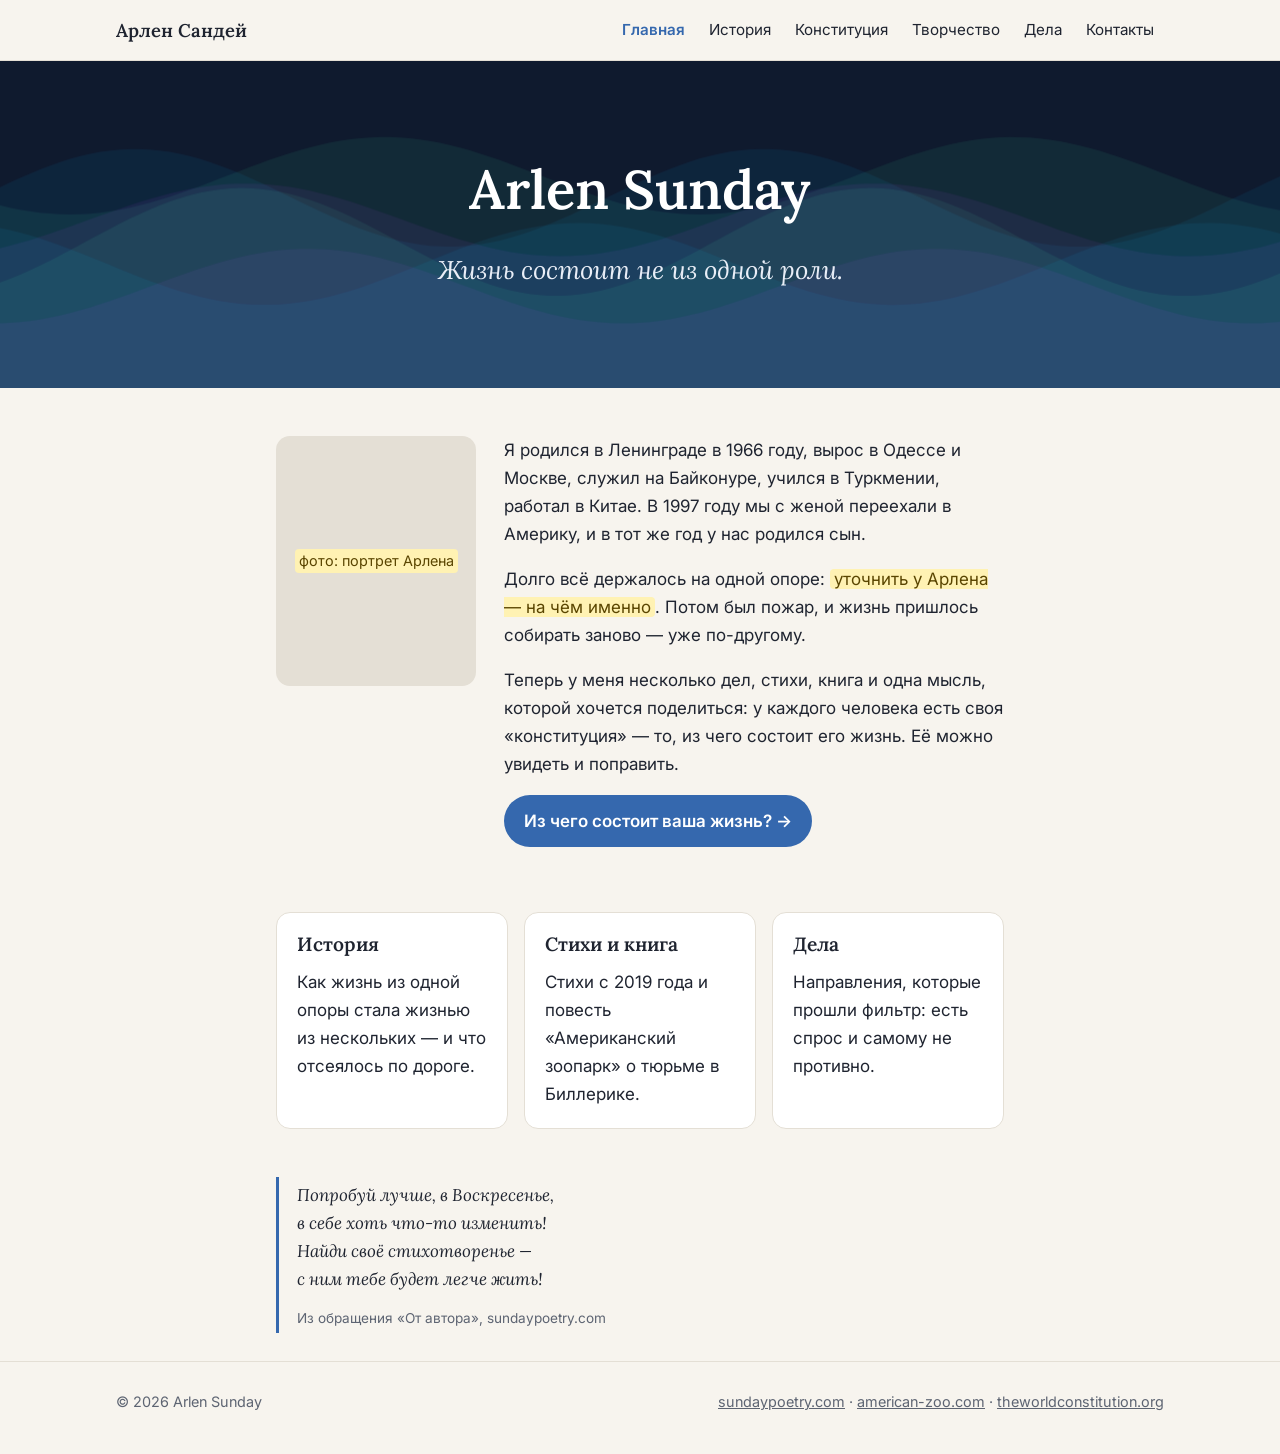
==== index.html @ d2525c68 "Главная: имя в центре только на английском Co-Authored-By: Claude Opus 5.5 <noreply@anthropic.com> C" ====
<!doctype html>
<html lang="ru">
<head>
<meta charset="utf-8">
<meta name="viewport" content="width=device-width, initial-scale=1">
<title>Арлен Сандей</title>
<meta name="description" content="Арлен Сандей — стихи, книга, дела и идея личной конституции: из чего состоит жизнь человека.">
<link rel="preconnect" href="https://fonts.googleapis.com">
<link rel="preconnect" href="https://fonts.gstatic.com" crossorigin>
<link href="https://fonts.googleapis.com/css2?family=Inter:wght@400;600;700&family=Lora:ital,wght@0,500;0,600;1,400;1,500&display=swap&subset=cyrillic" rel="stylesheet">
<link rel="stylesheet" href="assets/style.css">
</head>
<body>
<header class="site-head">
  <div class="wrap-wide">
    <a class="brand" href="index.html">Арлен Сандей</a>
    <button class="nav-toggle" aria-expanded="false" aria-controls="nav">Меню</button>
    <nav class="nav" id="nav">
      <a href="index.html" aria-current="page">Главная</a>
      <a href="story.html">История</a>
      <a href="constitution.html">Конституция</a>
      <a href="creativity.html">Творчество</a>
      <a href="work.html">Дела</a>
      <a href="contact.html">Контакты</a>
    </nav>
  </div>
</header>

<div class="hero">
  <canvas id="waves" aria-hidden="true"></canvas>
  <div class="wrap">
    <h1>Arlen Sunday</h1>
    <p class="thesis">Жизнь состоит не из одной роли.</p>
  </div>
</div>

<main class="wrap">
  <section class="intro">
    <div class="photo"><span class="todo">фото: портрет Арлена</span></div>
    <div>
      <p>Я родился в Ленинграде в 1966 году, вырос в Одессе и Москве, служил на Байконуре, учился в Туркмении, работал в Китае. В 1997 году мы с женой переехали в Америку, и в тот же год у нас родился сын.</p>
      <p>Долго всё держалось на одной опоре: <span class="todo">уточнить у Арлена — на чём именно</span>. Потом был пожар, и жизнь пришлось собирать заново — уже по-другому.</p>
      <p>Теперь у меня несколько дел, стихи, книга и одна мысль, которой хочется поделиться: у каждого человека есть своя «конституция» — то, из чего состоит его жизнь. Её можно увидеть и поправить.</p>
      <p><a class="btn" href="constitution.html">Из чего состоит ваша жизнь? →</a></p>
    </div>
  </section>

  <section>
    <div class="cards">
      <a class="card" href="story.html">
        <h3>История</h3>
        <p>Как жизнь из одной опоры стала жизнью из нескольких — и что отсеялось по дороге.</p>
      </a>
      <a class="card" href="creativity.html">
        <h3>Стихи и книга</h3>
        <p>Стихи с 2019 года и повесть «Американский зоопарк» о тюрьме в Биллерике.</p>
      </a>
      <a class="card" href="work.html">
        <h3>Дела</h3>
        <p>Направления, которые прошли фильтр: есть спрос и самому не противно.</p>
      </a>
    </div>
  </section>

  <div class="verse">
    <p>Попробуй лучше, в Воскресенье,<br>
    в себе хоть что-то изменить!<br>
    Найди своё стихотворенье —<br>
    с ним тебе будет легче жить!</p>
    <cite>Из обращения «От автора», sundaypoetry.com</cite>
  </div>
</main>

<footer class="site-foot">
  <div class="wrap-wide">
    <span>© 2026 Arlen Sunday</span>
    <span><a href="https://sundaypoetry.com">sundaypoetry.com</a> · <a href="https://american-zoo.com">american-zoo.com</a> · <a href="https://theworldconstitution.org">theworldconstitution.org</a></span>
  </div>
</footer>
<script src="assets/main.js"></script>
</body>
</html>
---- assets/style.css ----
:root {
  --bg: #f7f4ee;
  --surface: #ffffff;
  --text: #1f2430;
  --muted: #5d6472;
  --line: #e4dfd5;
  --accent: #3568ae;
  --accent-ink: #ffffff;
  --deep: #0f1a2e;
  --deep-text: #e9eef7;
  --todo-bg: #fff2b3;
  --todo-text: #5a4500;
  --radius: 14px;
  --max: 760px;
  --wide: 1080px;
  --serif: "Lora", Georgia, "Times New Roman", serif;
  --sans: "Inter", system-ui, -apple-system, "Segoe UI", Roboto, sans-serif;
}
@media (prefers-color-scheme: dark) {
  :root:not([data-theme="light"]) {
    --bg: #12161f;
    --surface: #1a2030;
    --text: #e6e8ee;
    --muted: #a3aab8;
    --line: #2a3142;
    --accent: #7aa7e8;
    --accent-ink: #0f1a2e;
    --todo-bg: #4a3d0a;
    --todo-text: #ffe9a0;
  }
}
:root[data-theme="dark"] {
  --bg: #12161f;
  --surface: #1a2030;
  --text: #e6e8ee;
  --muted: #a3aab8;
  --line: #2a3142;
  --accent: #7aa7e8;
  --accent-ink: #0f1a2e;
  --todo-bg: #4a3d0a;
  --todo-text: #ffe9a0;
}

* { box-sizing: border-box; }
html { -webkit-text-size-adjust: 100%; }
body {
  margin: 0;
  background: var(--bg);
  color: var(--text);
  font: 17px/1.65 var(--sans);
}
img { max-width: 100%; display: block; }
a { color: var(--accent); }
a:hover { text-decoration-thickness: 2px; }
h1, h2, h3 { font-family: var(--serif); font-weight: 600; line-height: 1.2; margin: 0 0 .6em; }
h1 { font-size: clamp(2.1rem, 6vw, 3.4rem); }
h2 { font-size: clamp(1.5rem, 4vw, 2.1rem); margin-top: 1.8em; }
h3 { font-size: 1.2rem; margin-top: 1.4em; }
p { margin: 0 0 1em; }
.lead { font-size: 1.15rem; color: var(--muted); }

.wrap { max-width: var(--max); margin: 0 auto; padding: 0 16px; }
.wrap-wide { max-width: var(--wide); margin: 0 auto; padding: 0 16px; }
main { padding-bottom: 64px; }
section { margin: 48px 0; }

/* placeholders to fill in later — visible on purpose */
.todo {
  background: var(--todo-bg);
  color: var(--todo-text);
  border-radius: 4px;
  padding: 0 4px;
  font-style: normal;
}

/* header */
.site-head { border-bottom: 1px solid var(--line); background: var(--bg); position: sticky; top: 0; z-index: 10; }
.site-head .wrap-wide { display: flex; align-items: center; justify-content: space-between; gap: 16px; min-height: 60px; }
.brand { font-family: var(--serif); font-size: 1.15rem; font-weight: 600; color: var(--text); text-decoration: none; }
.nav { display: flex; gap: 4px; flex-wrap: wrap; }
.nav a { color: var(--text); text-decoration: none; padding: 6px 10px; border-radius: 8px; font-size: .95rem; }
.nav a:hover { background: var(--line); }
.nav a[aria-current="page"] { color: var(--accent); font-weight: 600; }
.nav-toggle { display: none; background: none; border: 1px solid var(--line); color: var(--text); border-radius: 8px; padding: 6px 10px; font: inherit; cursor: pointer; }
@media (max-width: 760px) {
  .nav-toggle { display: block; }
  .nav { display: none; position: absolute; left: 0; right: 0; top: 60px; background: var(--bg); border-bottom: 1px solid var(--line); flex-direction: column; padding: 8px 16px 16px; }
  .nav.open { display: flex; }
  .nav a { padding: 10px 8px; }
}

/* hero */
.hero { position: relative; background: var(--deep); color: var(--deep-text); overflow: hidden; }
.hero canvas { position: absolute; inset: 0; width: 100%; height: 100%; }
.hero .wrap { position: relative; padding-top: 96px; padding-bottom: 96px; text-align: center; }
.hero h1 { color: #ffffff; margin-bottom: .5em; }
.hero .latin { letter-spacing: .2em; text-transform: uppercase; font-size: .85rem; opacity: .7; margin-bottom: 1.6em; }
.hero .thesis { font-family: var(--serif); font-size: clamp(1.2rem, 3.4vw, 1.6rem); font-style: italic; margin: 0; }

.page-head { padding: 56px 0 8px; }
.page-head .kicker { text-transform: uppercase; letter-spacing: .12em; font-size: .8rem; color: var(--muted); margin-bottom: .4em; }

/* buttons */
.btn { display: inline-block; background: var(--accent); color: var(--accent-ink); text-decoration: none; padding: 12px 20px; border-radius: 999px; font-weight: 600; }
.btn:hover { filter: brightness(1.08); }
.btn-ghost { background: transparent; color: var(--accent); border: 1.5px solid var(--accent); }

/* intro with photo */
.intro { display: grid; grid-template-columns: 200px 1fr; gap: 28px; align-items: start; }
@media (max-width: 640px) { .intro { grid-template-columns: 1fr; } }
.photo {
  aspect-ratio: 4 / 5; border-radius: var(--radius); background: var(--line);
  display: flex; align-items: center; justify-content: center; text-align: center;
  color: var(--muted); font-size: .9rem; padding: 12px; overflow: hidden;
}
.photo img { width: 100%; height: 100%; object-fit: cover; }

/* cards */
.cards { display: grid; grid-template-columns: repeat(auto-fit, minmax(220px, 1fr)); gap: 16px; }
.card { background: var(--surface); border: 1px solid var(--line); border-radius: var(--radius); padding: 20px; }
.card h3 { margin-top: 0; }
.card p:last-child { margin-bottom: 0; }
a.card { color: inherit; text-decoration: none; display: block; }
a.card:hover { border-color: var(--accent); }
.card .tag { display: inline-block; font-size: .78rem; color: var(--muted); border: 1px solid var(--line); border-radius: 999px; padding: 1px 10px; margin: 0 4px 6px 0; }

/* verse quotes */
.verse { font-family: var(--serif); font-style: italic; border-left: 3px solid var(--accent); padding: 4px 0 4px 18px; margin: 28px 0; color: var(--text); }
.verse p { margin: 0 0 .8em; }
.verse cite { display: block; font-style: normal; font-family: var(--sans); font-size: .85rem; color: var(--muted); }

/* timeline */
.timeline { list-style: none; margin: 0; padding: 0; border-left: 2px solid var(--line); }
.timeline li { position: relative; padding: 0 0 18px 22px; }
.timeline li::before { content: ""; position: absolute; left: -7px; top: 8px; width: 12px; height: 12px; border-radius: 50%; background: var(--accent); }
.timeline .year { font-weight: 700; font-variant-numeric: tabular-nums; margin-right: 8px; }

/* constitution bars */
.bars { display: grid; gap: 14px; margin: 18px 0; }
.bar-row { display: grid; grid-template-columns: 110px 1fr; gap: 12px; align-items: center; }
@media (max-width: 520px) { .bar-row { grid-template-columns: 1fr; gap: 4px; } }
.bar-label { font-weight: 600; font-size: .95rem; }
.bar { display: flex; height: 34px; border-radius: 8px; overflow: hidden; background: var(--line); }
.bar span { height: 100%; min-width: 2px; display: flex; align-items: center; justify-content: center; color: #fff; font-size: .75rem; font-weight: 600; white-space: nowrap; overflow: hidden; }
.legend { display: flex; flex-wrap: wrap; gap: 6px 14px; font-size: .85rem; color: var(--muted); }
.legend i { display: inline-block; width: 11px; height: 11px; border-radius: 3px; margin-right: 6px; vertical-align: -1px; }
.note { font-size: .88rem; color: var(--muted); }

/* hours tool */
.tool { background: var(--surface); border: 1px solid var(--line); border-radius: var(--radius); padding: 20px; }
.tabs { display: flex; gap: 6px; flex-wrap: wrap; margin-bottom: 16px; }
.tabs button { font: inherit; border: 1px solid var(--line); background: transparent; color: var(--text); border-radius: 999px; padding: 6px 14px; cursor: pointer; }
.tabs button[aria-selected="true"] { background: var(--accent); color: var(--accent-ink); border-color: var(--accent); }
.group-title { font-size: .78rem; text-transform: uppercase; letter-spacing: .1em; color: var(--muted); margin: 14px 0 4px; }
.field { display: grid; grid-template-columns: 1fr 84px; gap: 10px; align-items: center; padding: 6px 0; border-bottom: 1px dashed var(--line); }
.field label { font-size: .95rem; }
.field label small { display: block; color: var(--muted); font-size: .8rem; line-height: 1.35; }
.field input { width: 100%; font: inherit; padding: 6px 8px; border: 1px solid var(--line); border-radius: 8px; background: var(--bg); color: var(--text); text-align: right; }
.total { margin-top: 12px; font-weight: 600; }
.total.over { color: #c0392b; }

/* poems */
.poem { background: var(--surface); border: 1px solid var(--line); border-radius: var(--radius); margin: 10px 0; }
.poem summary { cursor: pointer; padding: 14px 18px; display: flex; justify-content: space-between; gap: 12px; list-style: none; }
.poem summary::-webkit-details-marker { display: none; }
.poem summary::after { content: "+"; color: var(--accent); font-weight: 700; }
.poem[open] summary::after { content: "–"; }
.poem-title { font-family: var(--serif); font-weight: 600; font-size: 1.1rem; flex: 1; }
.poem-year { color: var(--muted); font-size: .85rem; align-self: center; }
.poem-body { padding: 0 18px 18px; font-family: var(--serif); }
.poem-body p { margin: 0 0 1em; }
.poem-src { font-family: var(--sans); font-size: .85rem; }

.excerpt { background: var(--surface); border: 1px solid var(--line); border-radius: var(--radius); padding: 20px 22px; font-family: var(--serif); }

ol.questions li { margin-bottom: .5em; }

/* footer */
.site-foot { border-top: 1px solid var(--line); padding: 28px 0 40px; color: var(--muted); font-size: .9rem; }
.site-foot .wrap-wide { display: flex; flex-wrap: wrap; justify-content: space-between; gap: 12px; }
.site-foot a { color: var(--muted); }
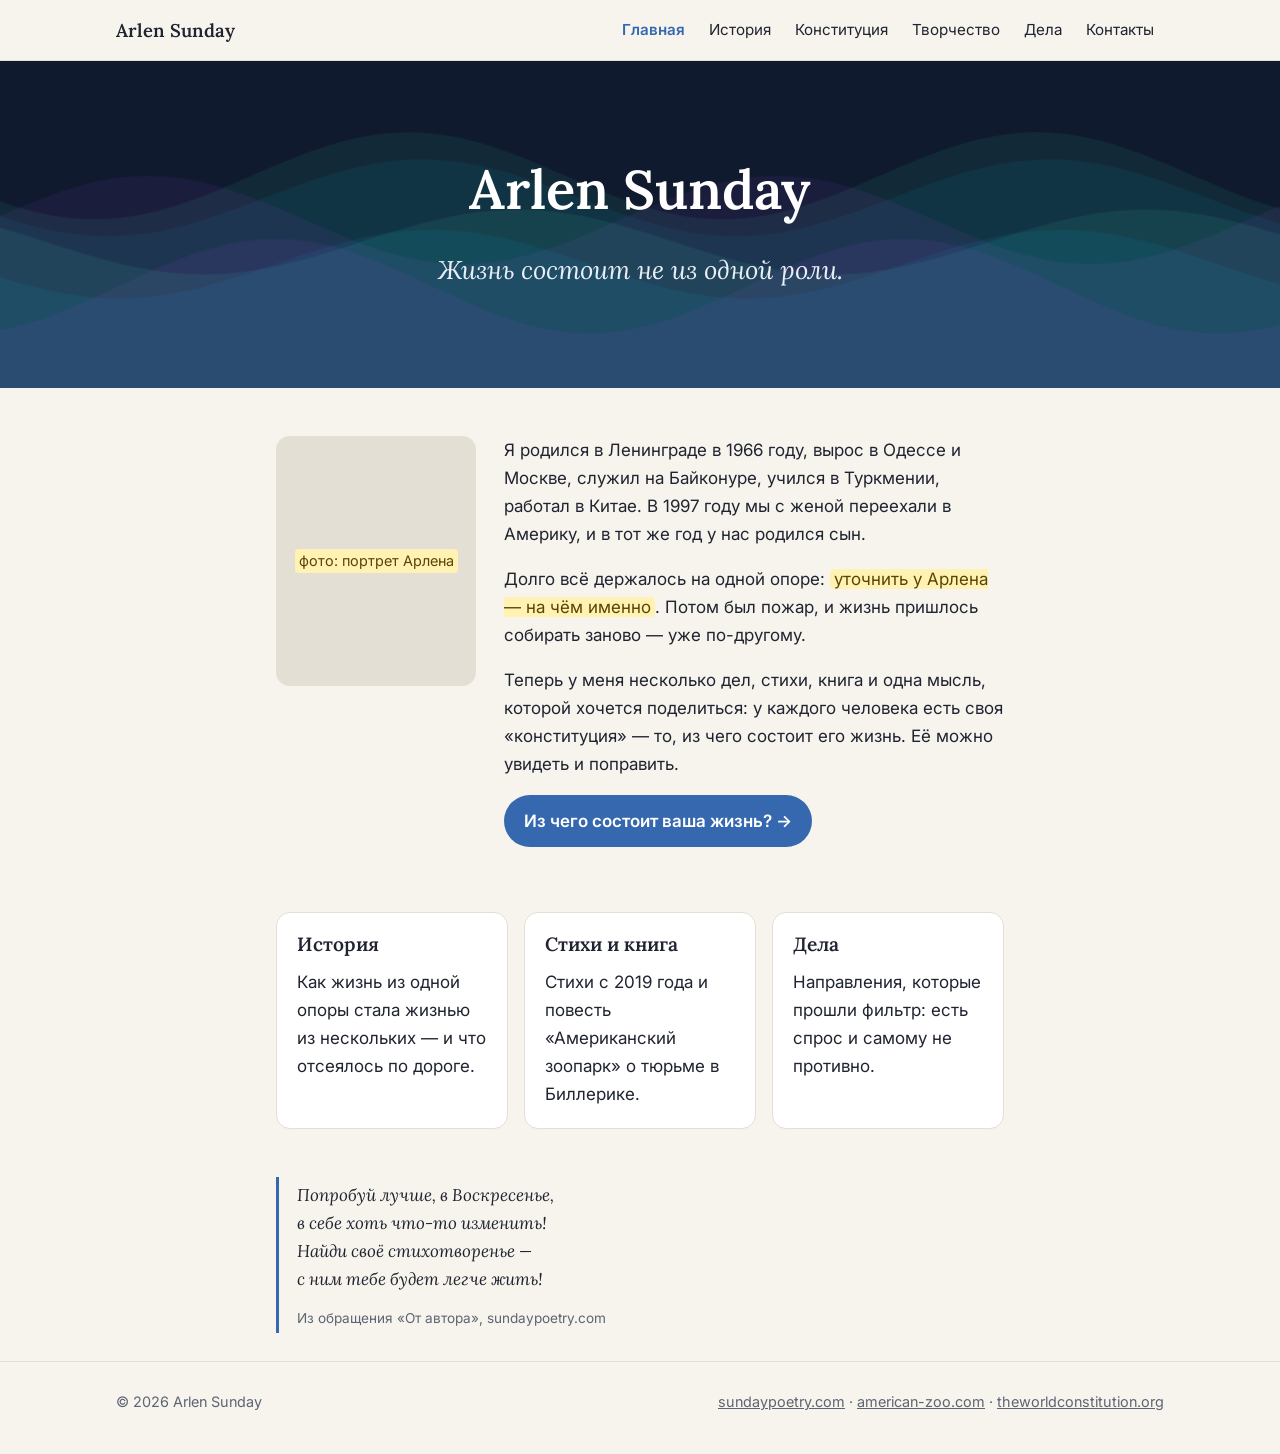
==== commit 4b11a142: "Имя Arlen Sunday везде на английском Co-Authored-By: Claude Opus 5.5 <noreply@anthropic.com> Claude-" ====
--- a/index.html
+++ b/index.html
@@ -3,8 +3,8 @@
 <head>
 <meta charset="utf-8">
 <meta name="viewport" content="width=device-width, initial-scale=1">
-<title>Арлен Сандей</title>
-<meta name="description" content="Арлен Сандей — стихи, книга, дела и идея личной конституции: из чего состоит жизнь человека.">
+<title>Arlen Sunday</title>
+<meta name="description" content="Arlen Sunday — стихи, книга, дела и идея личной конституции: из чего состоит жизнь человека.">
 <link rel="preconnect" href="https://fonts.googleapis.com">
 <link rel="preconnect" href="https://fonts.gstatic.com" crossorigin>
 <link href="https://fonts.googleapis.com/css2?family=Inter:wght@400;600;700&family=Lora:ital,wght@0,500;0,600;1,400;1,500&display=swap&subset=cyrillic" rel="stylesheet">
@@ -13,7 +13,7 @@
 <body>
 <header class="site-head">
   <div class="wrap-wide">
-    <a class="brand" href="index.html">Арлен Сандей</a>
+    <a class="brand" href="index.html">Arlen Sunday</a>
     <button class="nav-toggle" aria-expanded="false" aria-controls="nav">Меню</button>
     <nav class="nav" id="nav">
       <a href="index.html" aria-current="page">Главная</a>
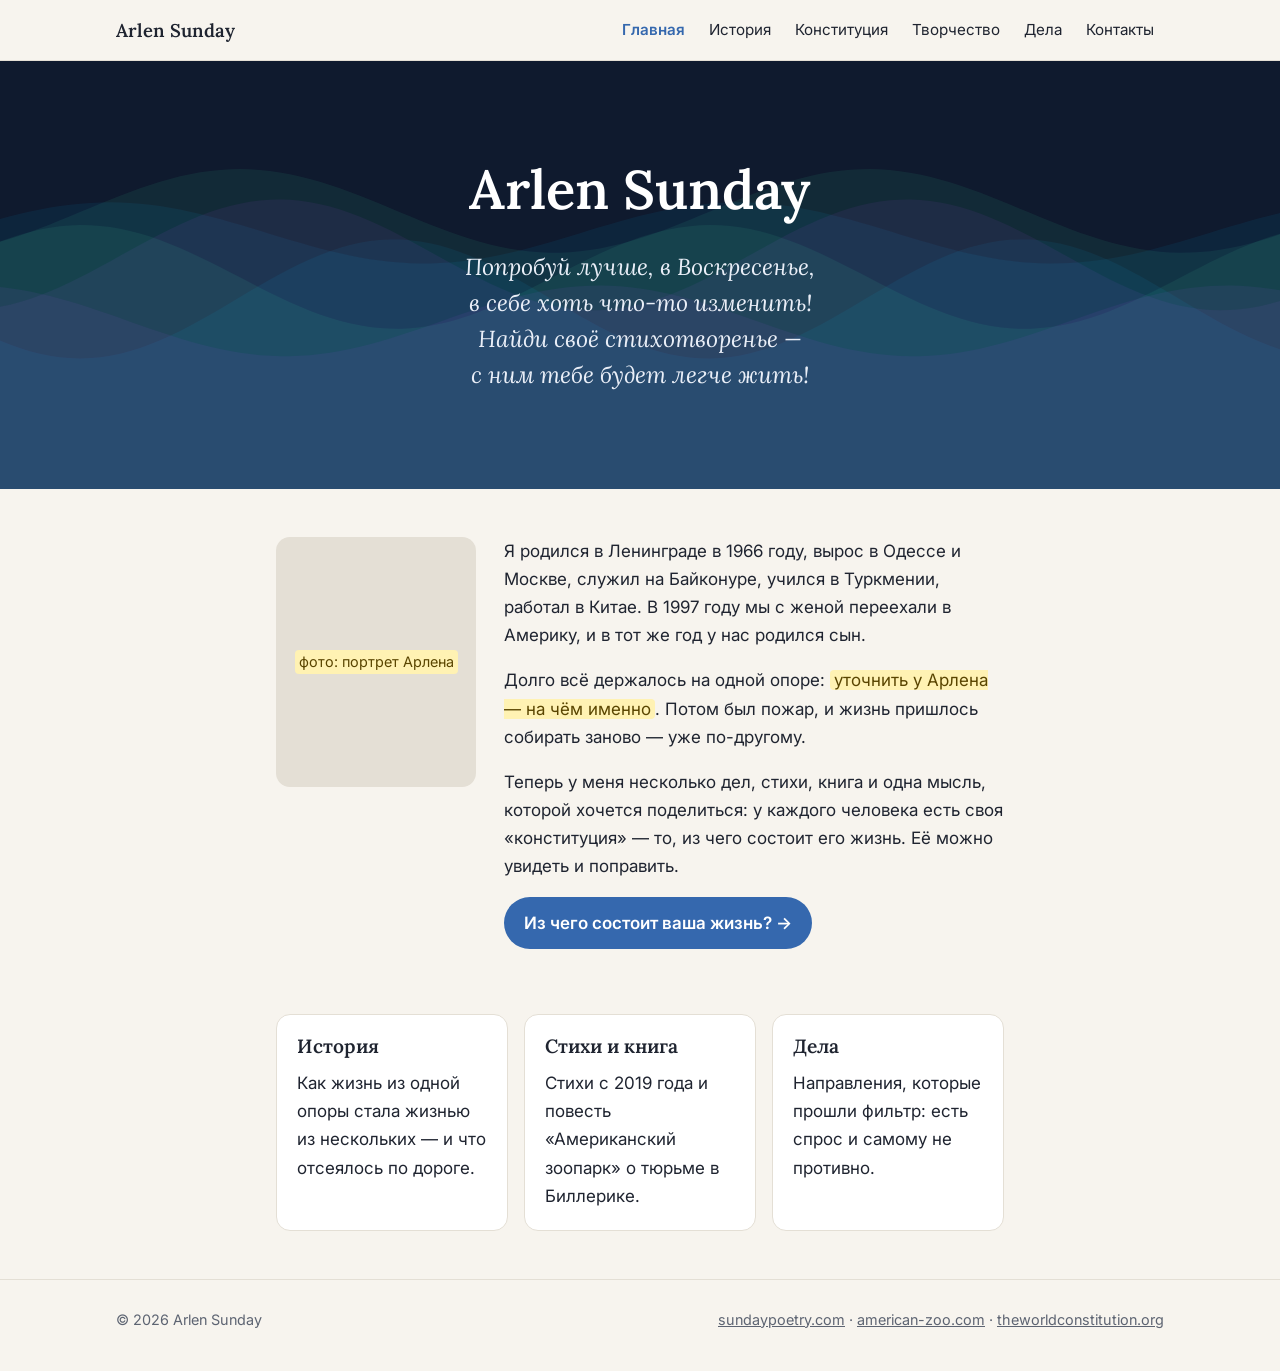
==== commit 0ad298f2: "Главная: четверостишие из «От автора» вместо девиза, фото компактнее на телефоне Co-Authored-By: Cla" ====
--- a/index.html
+++ b/index.html
@@ -30,7 +30,10 @@
   <canvas id="waves" aria-hidden="true"></canvas>
   <div class="wrap">
     <h1>Arlen Sunday</h1>
-    <p class="thesis">Жизнь состоит не из одной роли.</p>
+    <p class="thesis">Попробуй лучше, в Воскресенье,<br>
+    в себе хоть что-то изменить!<br>
+    Найди своё стихотворенье —<br>
+    с ним тебе будет легче жить!</p>
   </div>
 </div>
 
@@ -62,13 +65,6 @@
     </div>
   </section>
 
-  <div class="verse">
-    <p>Попробуй лучше, в Воскресенье,<br>
-    в себе хоть что-то изменить!<br>
-    Найди своё стихотворенье —<br>
-    с ним тебе будет легче жить!</p>
-    <cite>Из обращения «От автора», sundaypoetry.com</cite>
-  </div>
 </main>
 
 <footer class="site-foot">
--- a/assets/style.css
+++ b/assets/style.css
@@ -95,7 +95,7 @@
 .hero .wrap { position: relative; padding-top: 96px; padding-bottom: 96px; text-align: center; }
 .hero h1 { color: #ffffff; margin-bottom: .5em; }
 .hero .latin { letter-spacing: .2em; text-transform: uppercase; font-size: .85rem; opacity: .7; margin-bottom: 1.6em; }
-.hero .thesis { font-family: var(--serif); font-size: clamp(1.2rem, 3.4vw, 1.6rem); font-style: italic; margin: 0; }
+.hero .thesis { font-family: var(--serif); font-size: clamp(1.1rem, 3vw, 1.45rem); font-style: italic; line-height: 1.55; margin: 0; }
 
 .page-head { padding: 56px 0 8px; }
 .page-head .kicker { text-transform: uppercase; letter-spacing: .12em; font-size: .8rem; color: var(--muted); margin-bottom: .4em; }
@@ -107,7 +107,7 @@
 
 /* intro with photo */
 .intro { display: grid; grid-template-columns: 200px 1fr; gap: 28px; align-items: start; }
-@media (max-width: 640px) { .intro { grid-template-columns: 1fr; } }
+@media (max-width: 640px) { .intro { grid-template-columns: 1fr; } .intro .photo { max-width: 240px; margin: 0 auto; width: 100%; } }
 .photo {
   aspect-ratio: 4 / 5; border-radius: var(--radius); background: var(--line);
   display: flex; align-items: center; justify-content: center; text-align: center;
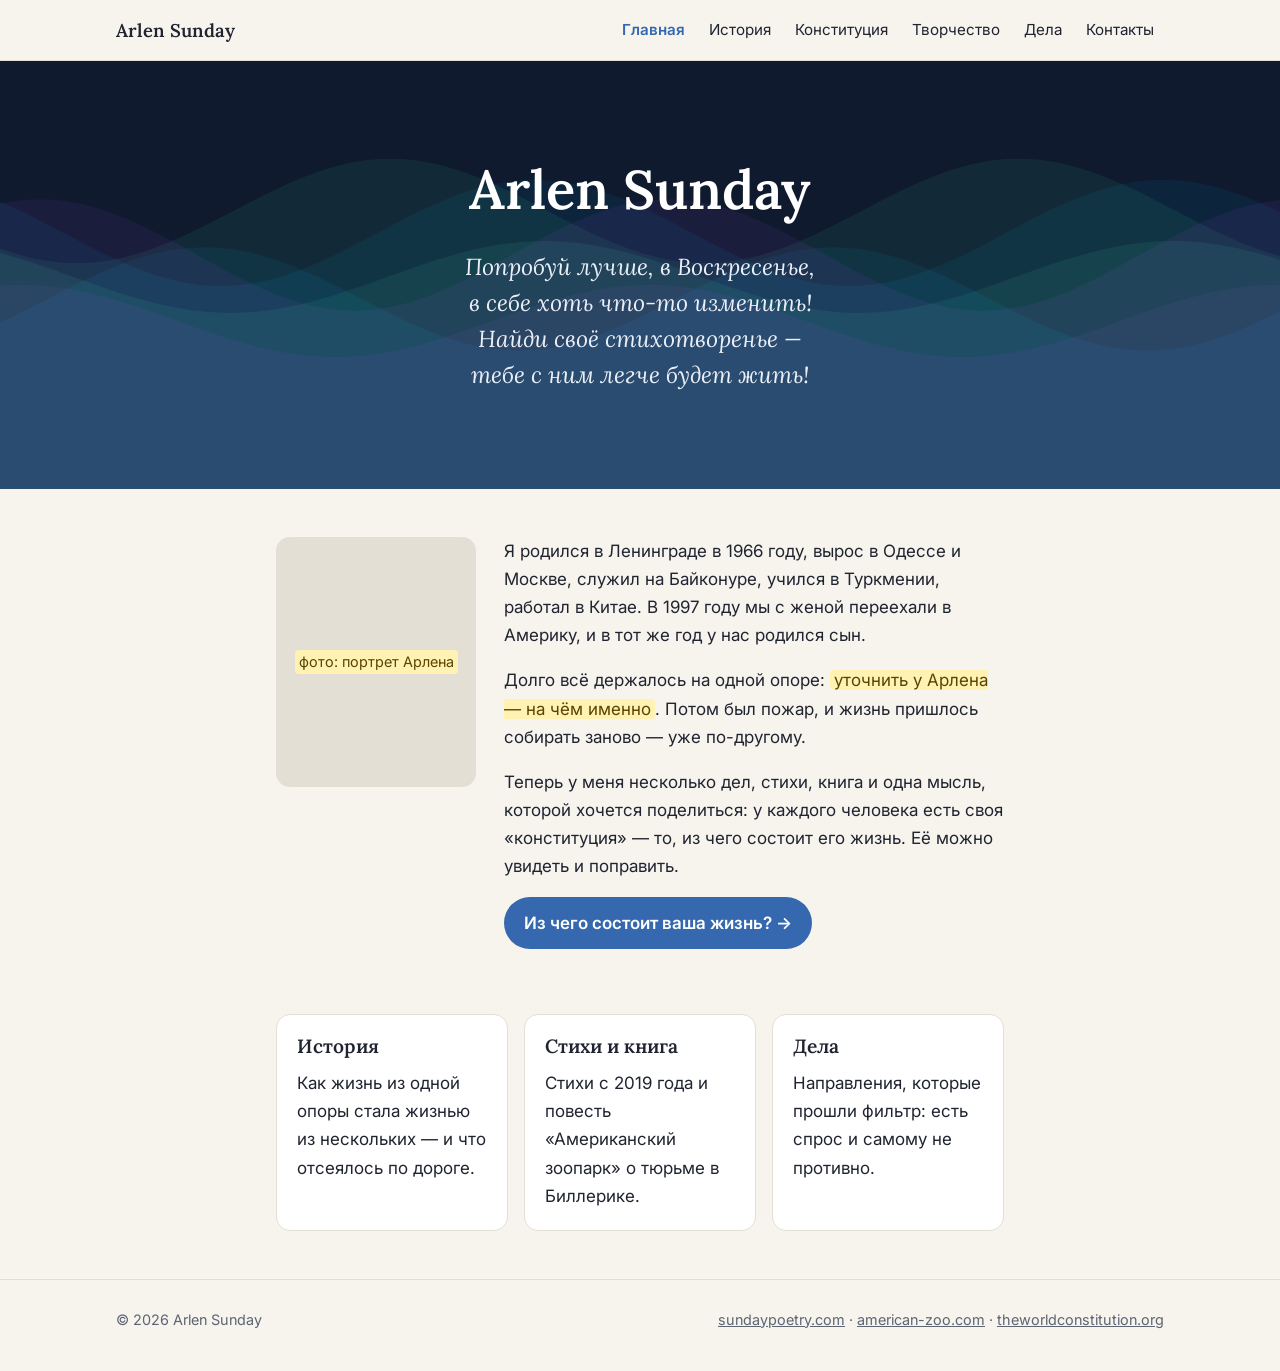
==== commit 232e86f5: "Главная: «тебе с ним легче будет жить» Co-Authored-By: Claude Opus 5.5 <noreply@anthropic.com> Claud" ====
--- a/index.html
+++ b/index.html
@@ -33,7 +33,7 @@
     <p class="thesis">Попробуй лучше, в Воскресенье,<br>
     в себе хоть что-то изменить!<br>
     Найди своё стихотворенье —<br>
-    с ним тебе будет легче жить!</p>
+    тебе с ним легче будет жить!</p>
   </div>
 </div>
 
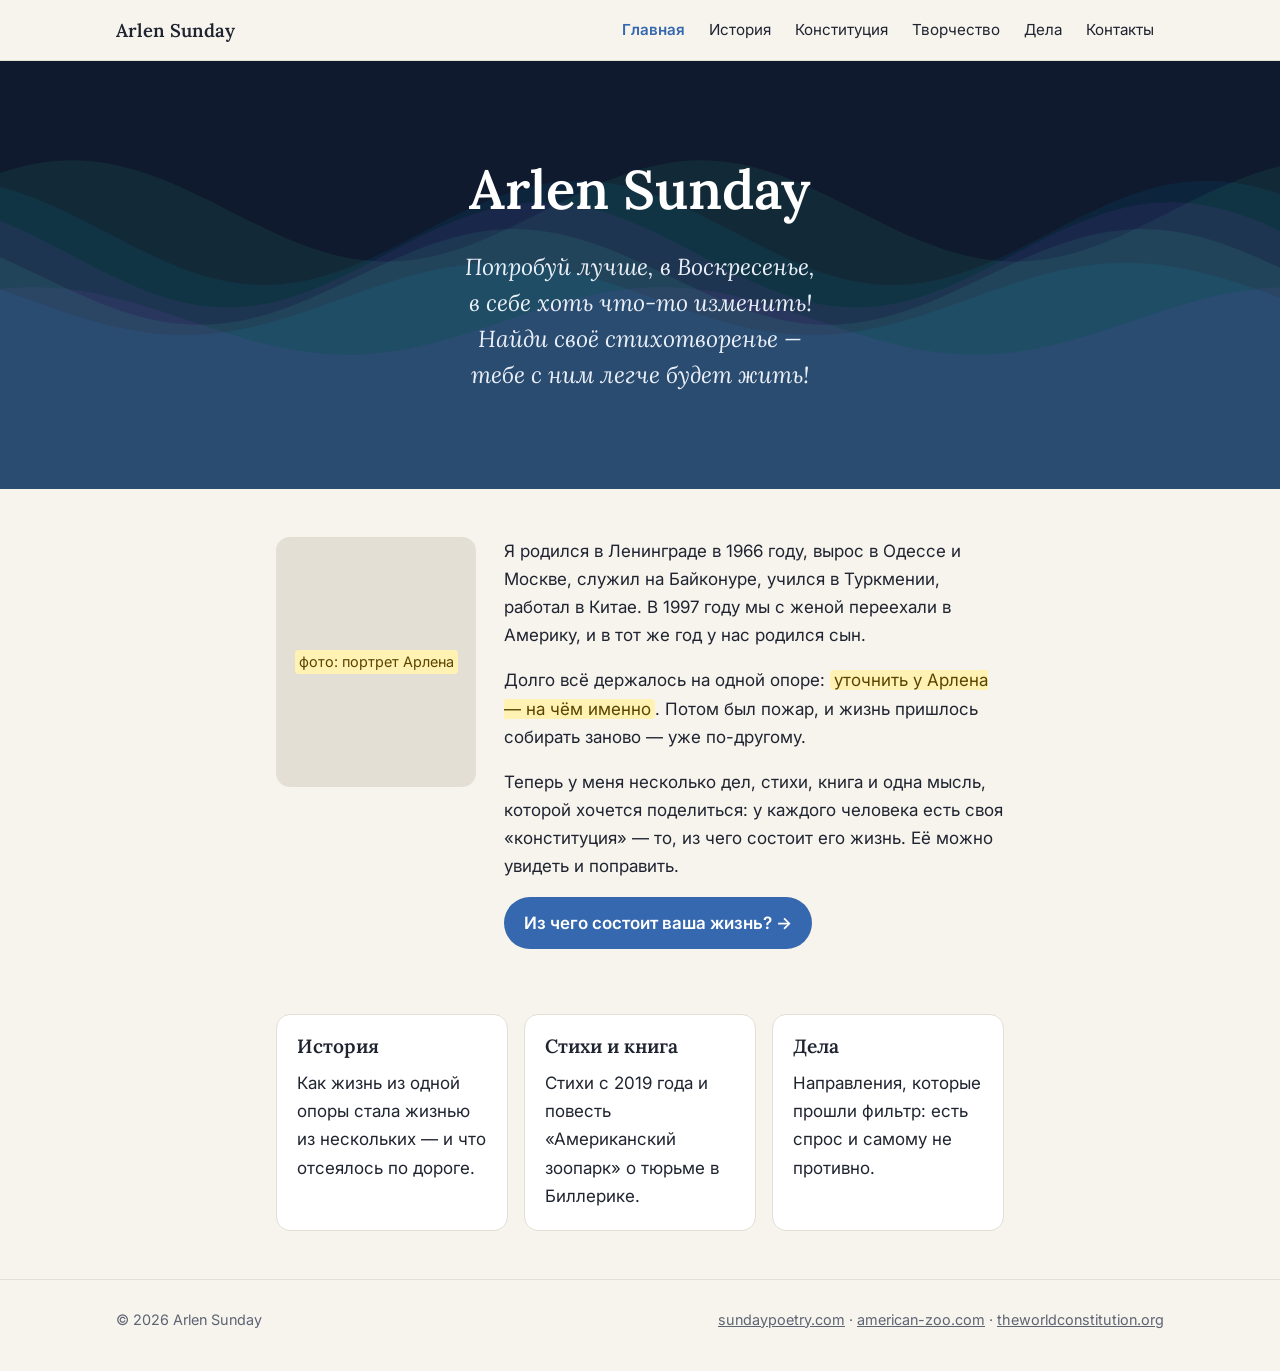
==== commit a31cb810: "Страница «60» с поздравлениями и баннер на главной по дате Баннер сам появляется 8 ноября 2026 и скр" ====
--- a/index.html
+++ b/index.html
@@ -36,6 +36,10 @@
     тебе с ним легче будет жить!</p>
   </div>
 </div>
+
+<a class="jubilee" id="jubilee" href="60.html" hidden>
+  <span><b>8 ноября — 60 лет Arlen Sunday</b> · поздравления от семьи и друзей</span><span aria-hidden="true">→</span>
+</a>
 
 <main class="wrap">
   <section class="intro">
--- a/assets/style.css
+++ b/assets/style.css
@@ -179,3 +179,18 @@
 .site-foot { border-top: 1px solid var(--line); padding: 28px 0 40px; color: var(--muted); font-size: .9rem; }
 .site-foot .wrap-wide { display: flex; flex-wrap: wrap; justify-content: space-between; gap: 12px; }
 .site-foot a { color: var(--muted); }
+
+/* jubilee */
+.jubilee { display: flex; justify-content: space-between; gap: 12px; align-items: center; background: #c8963e; color: #1b1406; text-decoration: none; padding: 14px 16px; font-size: 1.02rem; }
+.jubilee[hidden] { display: none; }
+.jubilee span:first-child { max-width: var(--max); margin: 0 auto; flex: 1; text-align: center; }
+.jubilee:hover { filter: brightness(1.06); }
+.big-60 { font-size: clamp(5rem, 22vw, 9rem); line-height: 1; margin-bottom: .15em; }
+.strip { list-style: none; padding: 0; margin: 32px 0 8px; display: grid; grid-template-columns: repeat(auto-fit, minmax(84px, 1fr)); gap: 8px; }
+.strip li { background: var(--surface); border: 1px solid var(--line); border-radius: 10px; padding: 10px 8px; text-align: center; font-size: .85rem; color: var(--muted); }
+.strip b { display: block; color: var(--text); font-size: 1.05rem; font-variant-numeric: tabular-nums; }
+.greetings { display: grid; gap: 16px; }
+.greeting { margin: 0; background: var(--surface); border: 1px solid var(--line); border-radius: var(--radius); padding: 20px 22px; }
+.greeting blockquote { margin: 0 0 10px; font-family: var(--serif); font-size: 1.08rem; }
+.greeting figcaption { color: var(--muted); font-size: .92rem; }
+.greeting img { width: 72px; height: 72px; border-radius: 50%; object-fit: cover; float: right; margin: 0 0 8px 12px; }
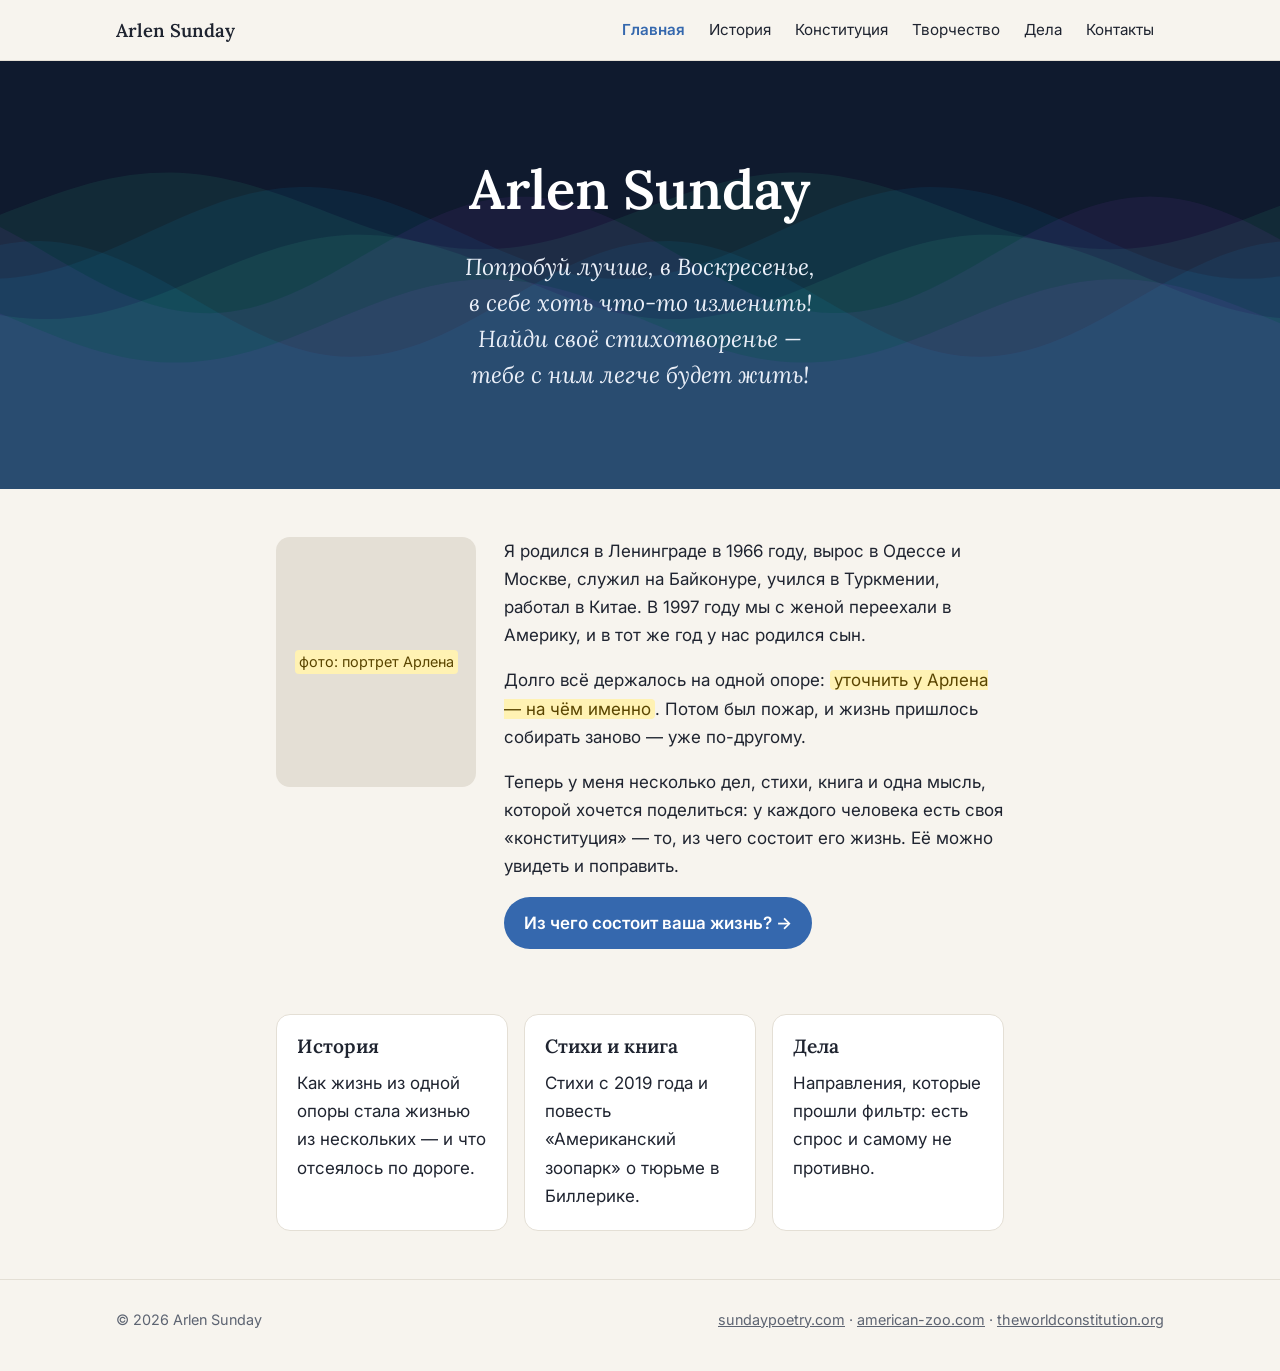
==== commit 69362b3d: "Баннер «60» виден сразу, скрывается после ноября Co-Authored-By: Claude Opus 5.5 <noreply@anthropic." ====
--- a/index.html
+++ b/index.html
@@ -37,7 +37,7 @@
   </div>
 </div>
 
-<a class="jubilee" id="jubilee" href="60.html" hidden>
+<a class="jubilee" id="jubilee" href="60.html">
   <span><b>8 ноября — 60 лет Arlen Sunday</b> · поздравления от семьи и друзей</span><span aria-hidden="true">→</span>
 </a>
 
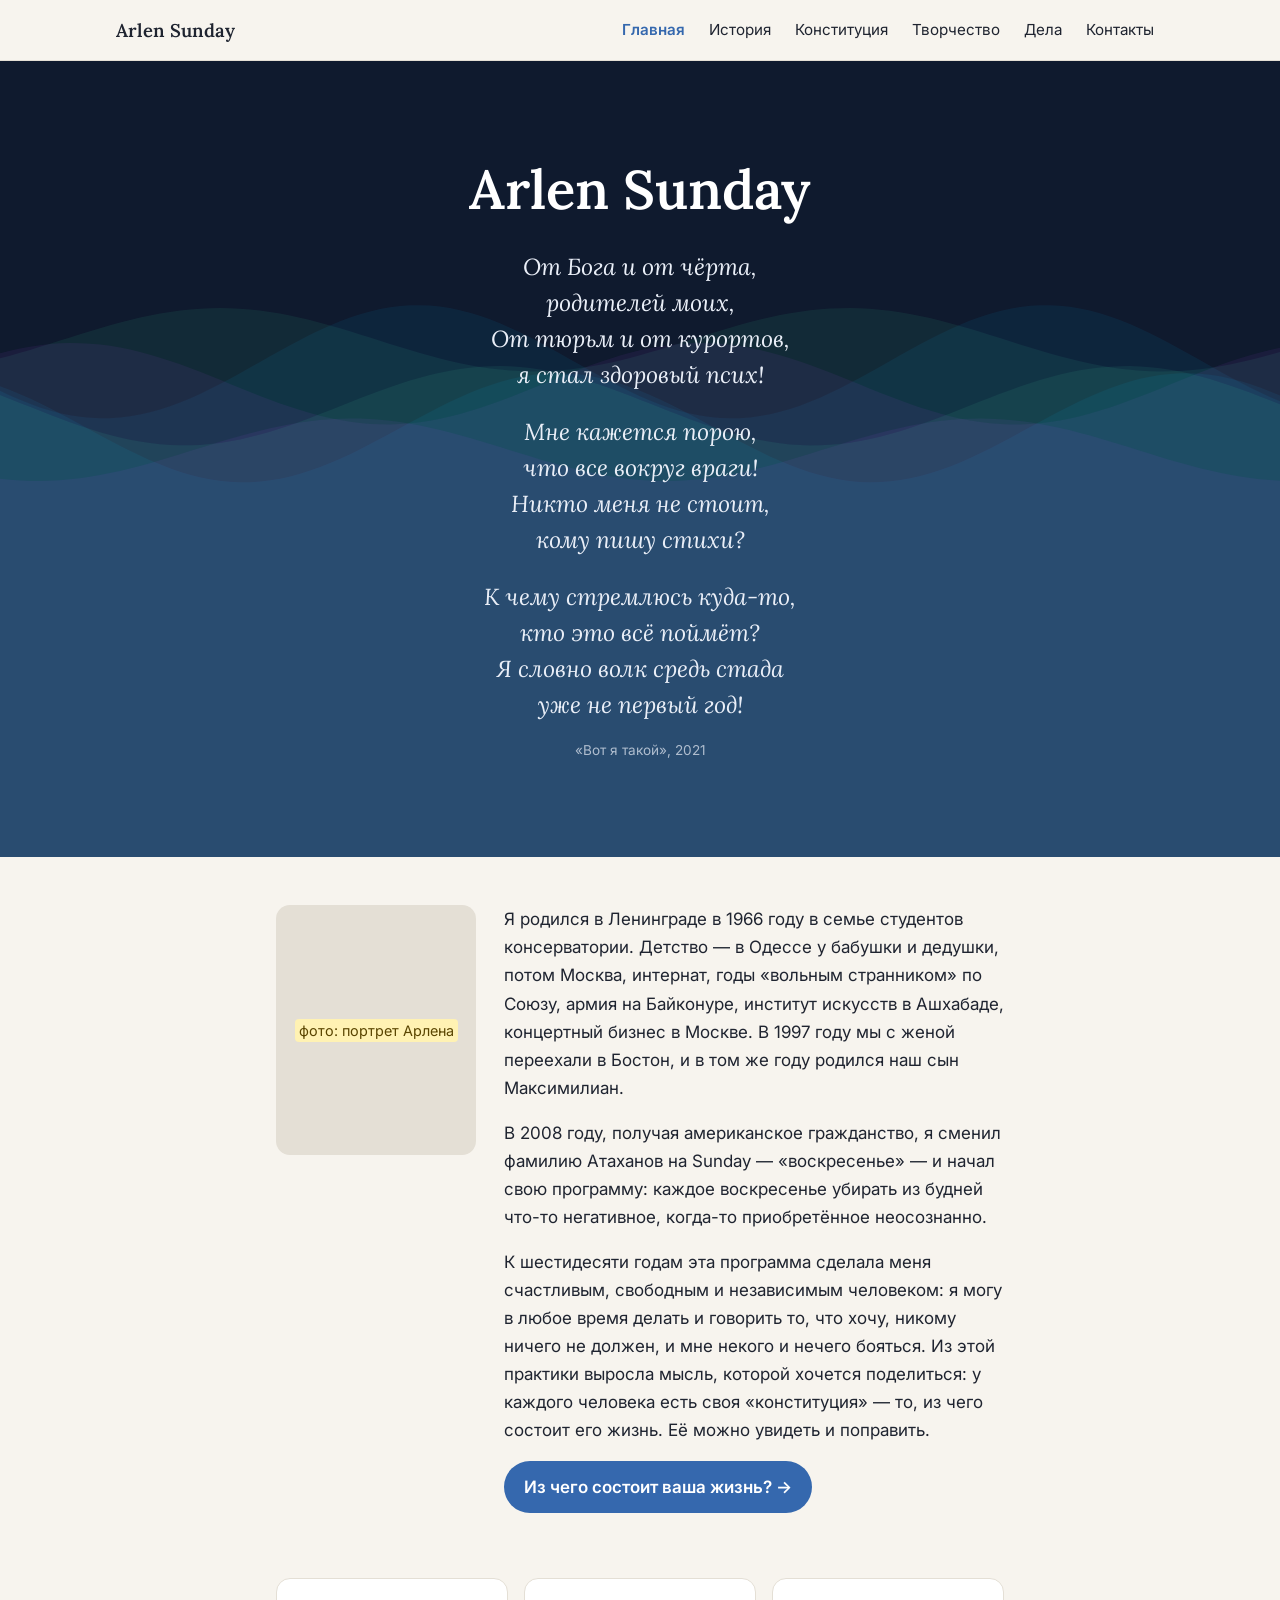
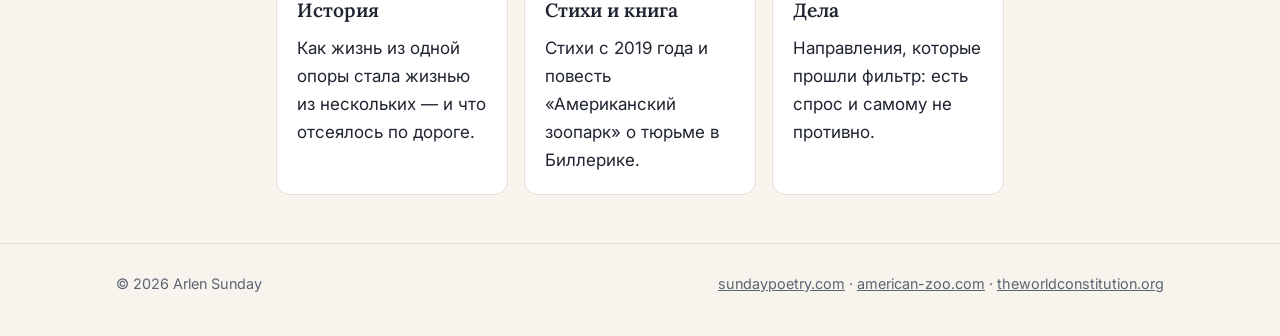
==== commit 7c414857: "Биография по тексту Арлена, «Вот я такой» на главной, видео «вопрос — ответ» в конституции - Главная" ====
--- a/index.html
+++ b/index.html
@@ -30,10 +30,19 @@
   <canvas id="waves" aria-hidden="true"></canvas>
   <div class="wrap">
     <h1>Arlen Sunday</h1>
-    <p class="thesis">Попробуй лучше, в Воскресенье,<br>
-    в себе хоть что-то изменить!<br>
-    Найди своё стихотворенье —<br>
-    тебе с ним легче будет жить!</p>
+    <p class="thesis">От Бога и от чёрта,<br>
+    родителей моих,<br>
+    От тюрьм и от курортов,<br>
+    я стал здоровый псих!</p>
+    <p class="thesis">Мне кажется порою,<br>
+    что все вокруг враги!<br>
+    Никто меня не стоит,<br>
+    кому пишу стихи?</p>
+    <p class="thesis">К чему стремлюсь куда-то,<br>
+    кто это всё поймёт?<br>
+    Я словно волк средь стада<br>
+    уже не первый год!</p>
+    <p class="hero-cite">«Вот я такой», 2021</p>
   </div>
 </div>
 
@@ -45,9 +54,9 @@
   <section class="intro">
     <div class="photo"><span class="todo">фото: портрет Арлена</span></div>
     <div>
-      <p>Я родился в Ленинграде в 1966 году, вырос в Одессе и Москве, служил на Байконуре, учился в Туркмении, работал в Китае. В 1997 году мы с женой переехали в Америку, и в тот же год у нас родился сын.</p>
-      <p>Долго всё держалось на одной опоре: <span class="todo">уточнить у Арлена — на чём именно</span>. Потом был пожар, и жизнь пришлось собирать заново — уже по-другому.</p>
-      <p>Теперь у меня несколько дел, стихи, книга и одна мысль, которой хочется поделиться: у каждого человека есть своя «конституция» — то, из чего состоит его жизнь. Её можно увидеть и поправить.</p>
+      <p>Я родился в Ленинграде в 1966 году в семье студентов консерватории. Детство — в Одессе у бабушки и дедушки, потом Москва, интернат, годы «вольным странником» по Союзу, армия на Байконуре, институт искусств в Ашхабаде, концертный бизнес в Москве. В 1997 году мы с женой переехали в Бостон, и в том же году родился наш сын Максимилиан.</p>
+      <p>В 2008 году, получая американское гражданство, я сменил фамилию Атаханов на Sunday — «воскресенье» — и начал свою программу: каждое воскресенье убирать из будней что-то негативное, когда-то приобретённое неосознанно.</p>
+      <p>К шестидесяти годам эта программа сделала меня счастливым, свободным и независимым человеком: я могу в любое время делать и говорить то, что хочу, никому ничего не должен, и мне некого и нечего бояться. Из этой практики выросла мысль, которой хочется поделиться: у каждого человека есть своя «конституция» — то, из чего состоит его жизнь. Её можно увидеть и поправить.</p>
       <p><a class="btn" href="constitution.html">Из чего состоит ваша жизнь? →</a></p>
     </div>
   </section>
--- a/assets/style.css
+++ b/assets/style.css
@@ -194,3 +194,12 @@
 .greeting blockquote { margin: 0 0 10px; font-family: var(--serif); font-size: 1.08rem; }
 .greeting figcaption { color: var(--muted); font-size: .92rem; }
 .greeting img { width: 72px; height: 72px; border-radius: 50%; object-fit: cover; float: right; margin: 0 0 8px 12px; }
+
+/* video Q&A */
+.qa { display: grid; grid-template-columns: repeat(auto-fill, minmax(220px, 1fr)); gap: 14px; }
+.qa-card h3 { font-size: 1.02rem; margin: 6px 0 12px; }
+.video { aspect-ratio: 16 / 9; border-radius: 10px; overflow: hidden; background: var(--line); }
+.video iframe { width: 100%; height: 100%; border: 0; display: block; }
+.video-empty { display: flex; align-items: center; justify-content: center; }
+.hero .thesis + .thesis { margin-top: .9em; }
+.hero-cite { margin: 1.2em 0 0; font-size: .85rem; opacity: .7; }
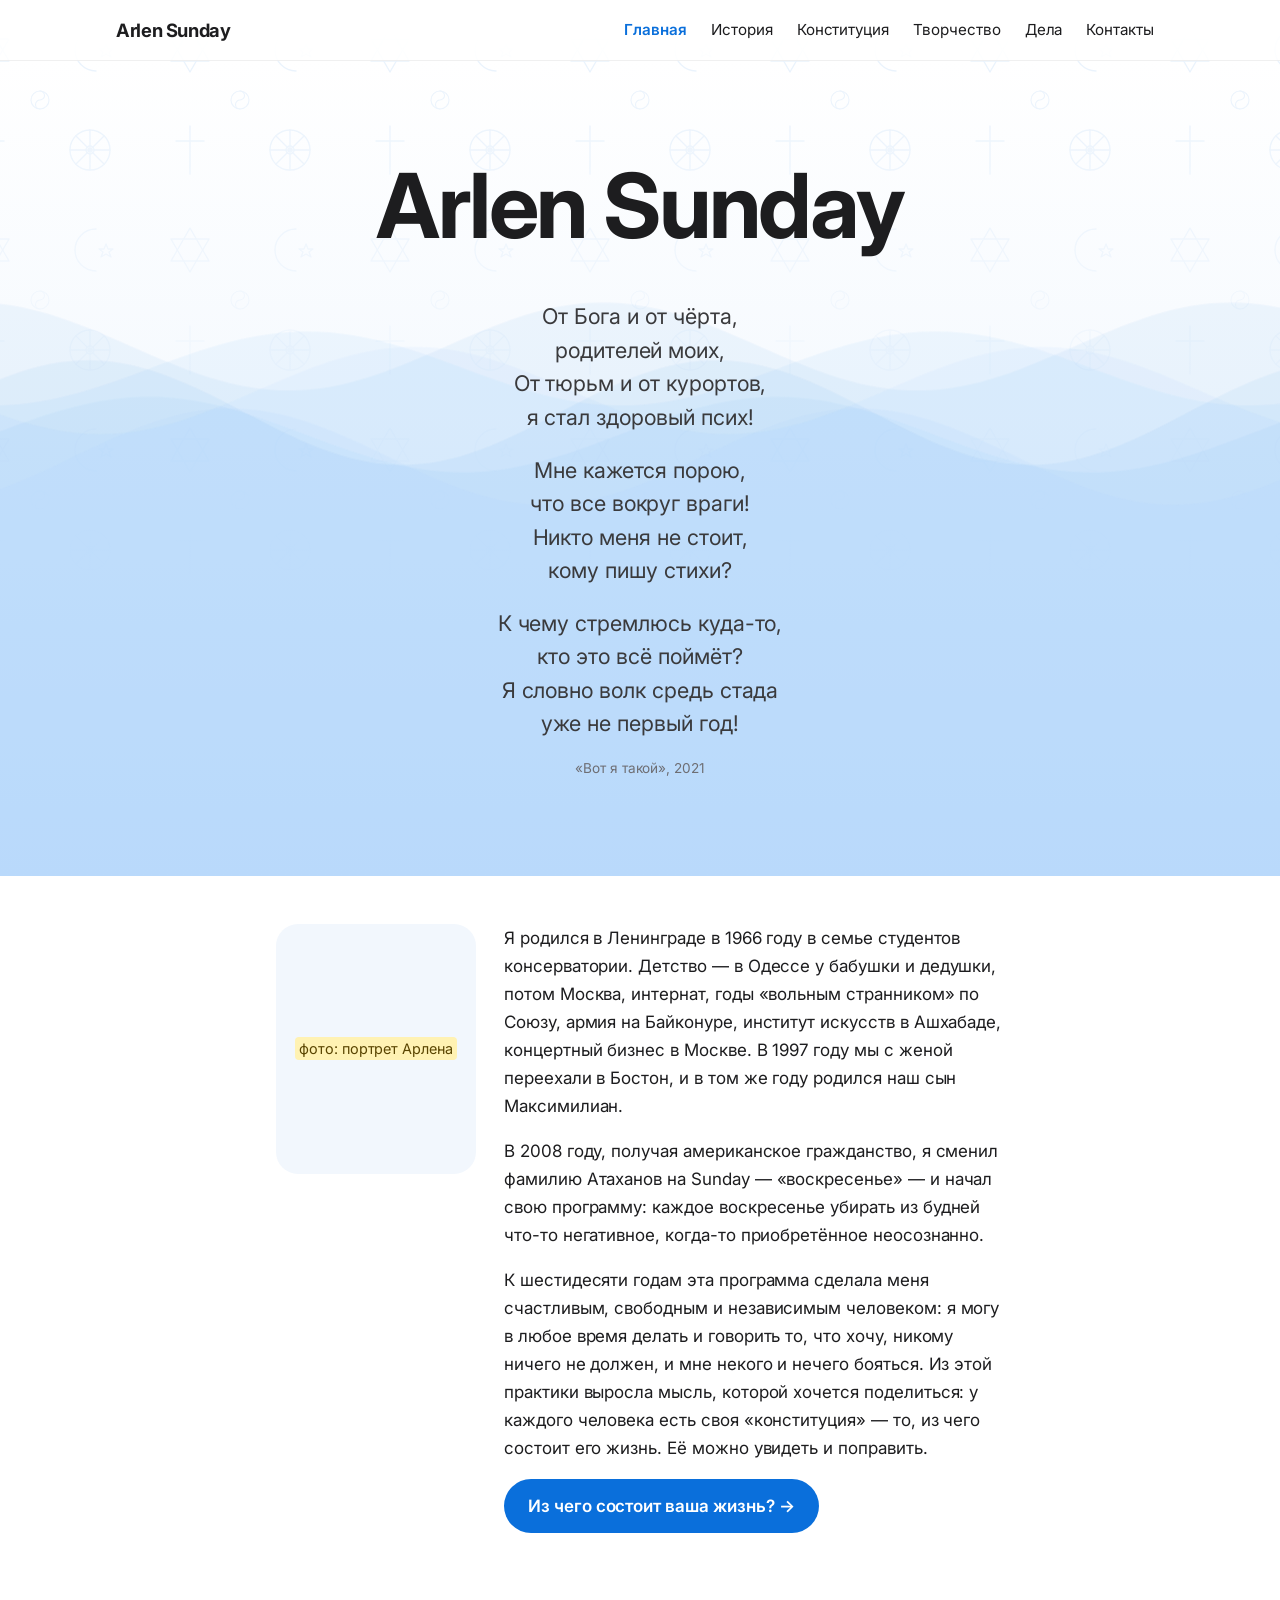
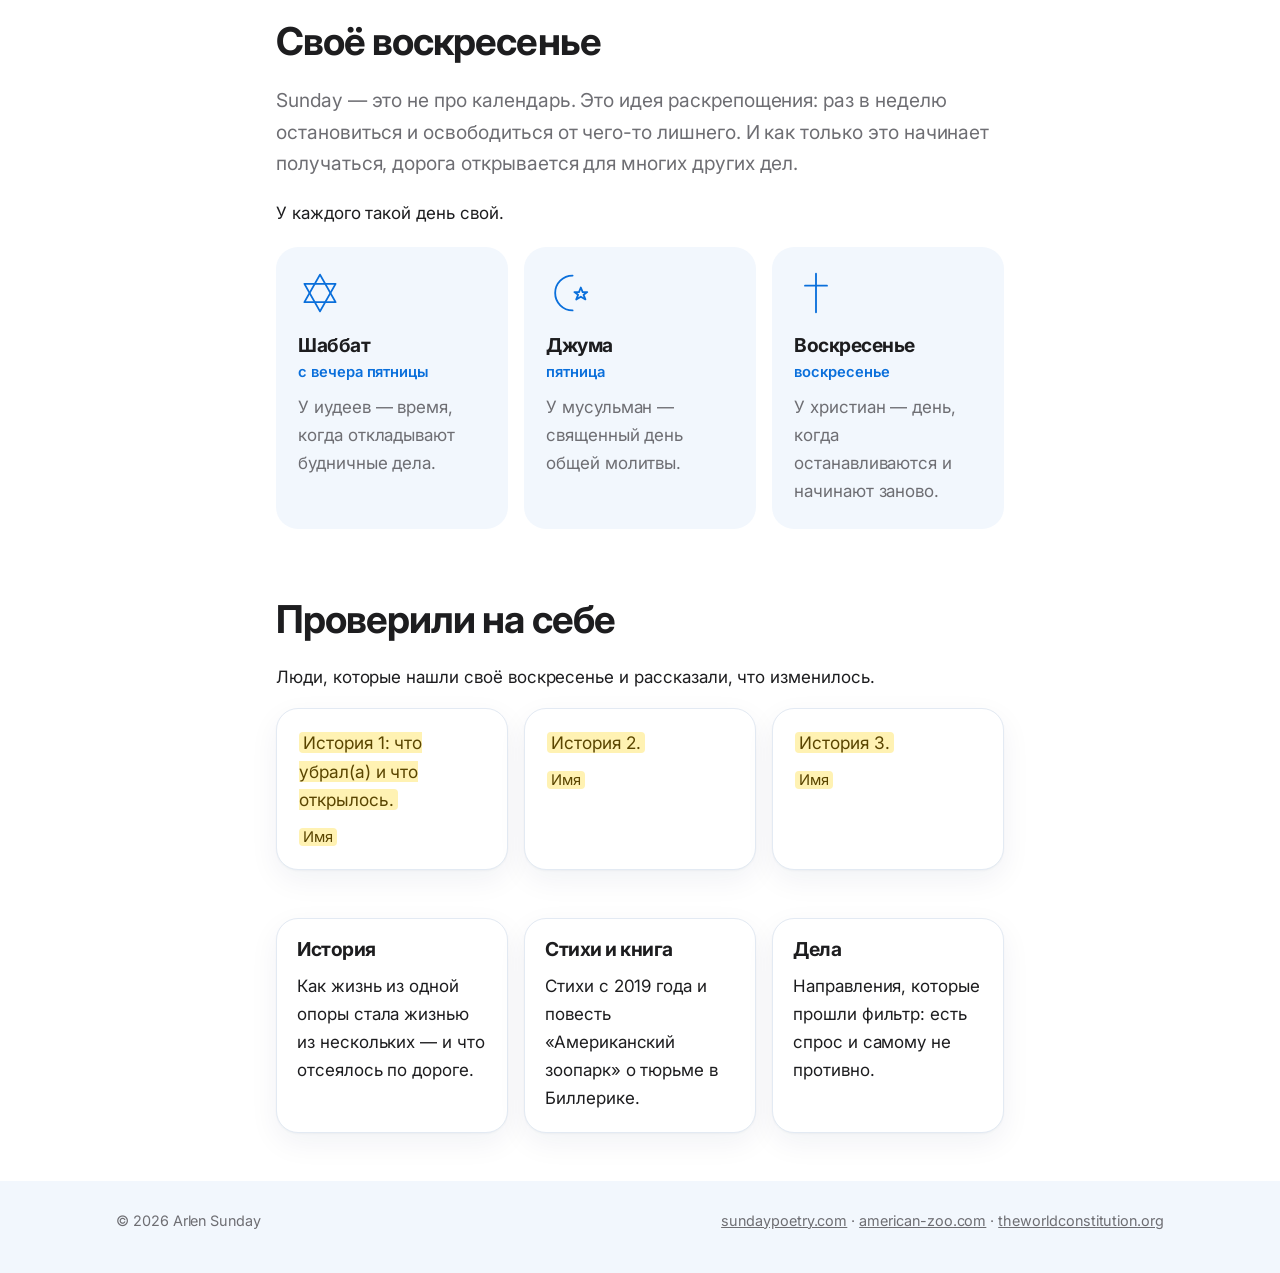
==== commit 84bf4e8c: "Новый дизайн: белый и голубой, один шрифт, орнамент разных вер; блок «Своё воскресенье» - Светлая па" ====
--- a/index.html
+++ b/index.html
@@ -7,7 +7,7 @@
 <meta name="description" content="Arlen Sunday — стихи, книга, дела и идея личной конституции: из чего состоит жизнь человека.">
 <link rel="preconnect" href="https://fonts.googleapis.com">
 <link rel="preconnect" href="https://fonts.gstatic.com" crossorigin>
-<link href="https://fonts.googleapis.com/css2?family=Inter:wght@400;600;700&family=Lora:ital,wght@0,500;0,600;1,400;1,500&display=swap&subset=cyrillic" rel="stylesheet">
+<link href="https://fonts.googleapis.com/css2?family=Inter:wght@400;500;600;700&display=swap&subset=cyrillic" rel="stylesheet">
 <link rel="stylesheet" href="assets/style.css">
 </head>
 <body>
@@ -61,6 +61,42 @@
     </div>
   </section>
 
+  <section id="sunday">
+    <h2>Своё воскресенье</h2>
+    <p class="lead">Sunday — это не про календарь. Это идея раскрепощения: раз в неделю остановиться и освободиться от чего-то лишнего. И как только это начинает получаться, дорога открывается для многих других дел.</p>
+    <p>У каждого такой день свой.</p>
+    <div class="days">
+      <div class="day">
+        <svg class="sym" viewBox="-24 -24 48 48" fill="none" stroke="currentColor" stroke-width="2" stroke-linejoin="round" aria-hidden="true"><polygon points="0,-20 17,10 -17,10"/><polygon points="0,20 -17,-10 17,-10"/></svg>
+        <h3>Шаббат</h3>
+        <div class="when">с вечера пятницы</div>
+        <p>У иудеев — время, когда откладывают будничные дела.</p>
+      </div>
+      <div class="day">
+        <svg class="sym" viewBox="-24 -24 48 48" fill="none" stroke="currentColor" stroke-width="2" stroke-linejoin="round" aria-hidden="true"><path d="M5 -19 A19 19 0 1 0 5 19 A14.5 14.5 0 1 1 5 -19 Z"/><polygon points="14,-6 16,-1 21,-1 17,2 19,7 14,4 9,7 11,2 7,-1 12,-1"/></svg>
+        <h3>Джума</h3>
+        <div class="when">пятница</div>
+        <p>У мусульман — священный день общей молитвы.</p>
+      </div>
+      <div class="day">
+        <svg class="sym" viewBox="-24 -24 48 48" fill="none" stroke="currentColor" stroke-width="2" stroke-linecap="round" aria-hidden="true"><path d="M0 -21 V21 M-12 -8 H12"/></svg>
+        <h3>Воскресенье</h3>
+        <div class="when">воскресенье</div>
+        <p>У христиан — день, когда останавливаются и начинают заново.</p>
+      </div>
+    </div>
+  </section>
+
+  <section>
+    <h2>Проверили на себе</h2>
+    <p>Люди, которые нашли своё воскресенье и рассказали, что изменилось.</p>
+    <div class="cards">
+      <figure class="card greeting"><blockquote><span class="todo">История 1: что убрал(а) и что открылось.</span></blockquote><figcaption><span class="todo">Имя</span></figcaption></figure>
+      <figure class="card greeting"><blockquote><span class="todo">История 2.</span></blockquote><figcaption><span class="todo">Имя</span></figcaption></figure>
+      <figure class="card greeting"><blockquote><span class="todo">История 3.</span></blockquote><figcaption><span class="todo">Имя</span></figcaption></figure>
+    </div>
+  </section>
+
   <section>
     <div class="cards">
       <a class="card" href="story.html">
--- a/assets/style.css
+++ b/assets/style.css
@@ -1,44 +1,22 @@
 :root {
-  --bg: #f7f4ee;
+  --bg: #ffffff;
   --surface: #ffffff;
-  --text: #1f2430;
-  --muted: #5d6472;
-  --line: #e4dfd5;
-  --accent: #3568ae;
+  --soft: #f2f7fd;
+  --text: #1d1d1f;
+  --muted: #6e6e73;
+  --line: #e3eaf3;
+  --accent: #0a6fdb;
   --accent-ink: #ffffff;
-  --deep: #0f1a2e;
-  --deep-text: #e9eef7;
+  --sky: #e8f2fd;
   --todo-bg: #fff2b3;
   --todo-text: #5a4500;
-  --radius: 14px;
+  --radius: 22px;
+  --shadow: 0 1px 2px rgba(16, 42, 84, .04), 0 10px 30px rgba(16, 42, 84, .06);
   --max: 760px;
   --wide: 1080px;
-  --serif: "Lora", Georgia, "Times New Roman", serif;
-  --sans: "Inter", system-ui, -apple-system, "Segoe UI", Roboto, sans-serif;
-}
-@media (prefers-color-scheme: dark) {
-  :root:not([data-theme="light"]) {
-    --bg: #12161f;
-    --surface: #1a2030;
-    --text: #e6e8ee;
-    --muted: #a3aab8;
-    --line: #2a3142;
-    --accent: #7aa7e8;
-    --accent-ink: #0f1a2e;
-    --todo-bg: #4a3d0a;
-    --todo-text: #ffe9a0;
-  }
-}
-:root[data-theme="dark"] {
-  --bg: #12161f;
-  --surface: #1a2030;
-  --text: #e6e8ee;
-  --muted: #a3aab8;
-  --line: #2a3142;
-  --accent: #7aa7e8;
-  --accent-ink: #0f1a2e;
-  --todo-bg: #4a3d0a;
-  --todo-text: #ffe9a0;
+  --sans: "Inter", -apple-system, BlinkMacSystemFont, "SF Pro Text", "Segoe UI", Roboto, "Helvetica Neue", Arial, sans-serif;
+  --serif: var(--sans);
+  color-scheme: light;
 }
 
 * { box-sizing: border-box; }
@@ -203,3 +181,51 @@
 .video-empty { display: flex; align-items: center; justify-content: center; }
 .hero .thesis + .thesis { margin-top: .9em; }
 .hero-cite { margin: 1.2em 0 0; font-size: .85rem; opacity: .7; }
+
+
+/* ---- redesign: white & blue, one sans typeface, soft shapes ---- */
+body { position: relative; font-size: 17px; letter-spacing: -.003em; -webkit-font-smoothing: antialiased; }
+body::before {
+  content: ""; position: absolute; left: 0; right: 0; top: 0; height: 640px; z-index: -1;
+  background-image: url("data:image/svg+xml,%3Csvg xmlns='http://www.w3.org/2000/svg' width='200' height='200' viewBox='0 0 200 200' fill='none' stroke='%230a6fdb' stroke-width='1.4' stroke-linejoin='round' stroke-linecap='round'%3E %3Cg transform='translate%2850 50%29'%3E%3Cpolygon points='0,-22 19,11 -19,11'/%3E%3Cpolygon points='0,22 -19,-11 19,-11'/%3E%3C/g%3E %3Cg transform='translate%28150 50%29'%3E%3Cpath d='M6 -21 A21 21 0 1 0 6 21 A16 16 0 1 1 6 -21 Z'/%3E%3Cpolygon points='16,-6 18,-1 23,-1 19,2 21,7 16,4 11,7 13,2 9,-1 14,-1'/%3E%3C/g%3E %3Cg transform='translate%2850 150%29'%3E%3Cpath d='M0 -24 V24 M-14 -9 H14'/%3E%3C/g%3E %3Cg transform='translate%28150 150%29'%3E%3Ccircle r='20'/%3E%3Ccircle r='4'/%3E%3Cpath d='M0 -20 V20 M-20 0 H20 M-14 -14 L14 14 M14 -14 L-14 14'/%3E%3C/g%3E %3Cg transform='translate%28100 100%29' stroke-width='1.1'%3E%3Ccircle r='9'/%3E%3Cpath d='M0 -9 A4.5 4.5 0 0 1 0 0 A4.5 4.5 0 0 0 0 9'/%3E%3C/g%3E %3C/svg%3E");
+  background-size: 200px 200px; background-position: center top;
+  opacity: .09;
+  -webkit-mask-image: linear-gradient(to bottom, #000 0%, rgba(0,0,0,.5) 45%, transparent 100%);
+          mask-image: linear-gradient(to bottom, #000 0%, rgba(0,0,0,.5) 45%, transparent 100%);
+  pointer-events: none;
+}
+h1, h2, h3 { font-weight: 700; letter-spacing: -.025em; line-height: 1.1; }
+h1 { font-size: clamp(2.4rem, 7vw, 4rem); }
+h2 { font-size: clamp(1.6rem, 4.5vw, 2.4rem); }
+.lead { font-size: 1.2rem; }
+.site-head { background: rgba(255,255,255,.78); -webkit-backdrop-filter: saturate(180%) blur(18px); backdrop-filter: saturate(180%) blur(18px); border-bottom-color: rgba(0,0,0,.06); }
+.brand { font-weight: 700; letter-spacing: -.02em; }
+.nav a { border-radius: 999px; }
+.nav a:hover { background: var(--sky); }
+
+.hero { background: linear-gradient(180deg, rgba(255,255,255,0) 0%, var(--sky) 100%); color: var(--text); }
+.hero h1 { color: var(--text); font-size: clamp(3rem, 10vw, 5.6rem); }
+.hero .thesis { font-style: normal; color: #3a3a3c; font-size: clamp(1.1rem, 3vw, 1.35rem); }
+.hero-cite { color: var(--muted); opacity: 1; }
+
+.card, .tool, .poem, .excerpt, .greeting, .strip li { border: 1px solid var(--line); box-shadow: var(--shadow); border-radius: var(--radius); }
+.photo, .video { border-radius: var(--radius); background: var(--soft); }
+a.card:hover { border-color: var(--accent); transform: translateY(-2px); transition: transform .2s; }
+.btn { padding: 13px 24px; font-weight: 600; }
+.verse { font-style: normal; border-left: 0; background: var(--soft); border-radius: var(--radius); padding: 22px 24px; font-size: 1.08rem; }
+.verse cite { margin-top: 6px; }
+.poem-body, .excerpt, .greeting blockquote { font-family: var(--sans); }
+.bar { border-radius: 999px; height: 30px; }
+.timeline { border-left-color: var(--sky); }
+.jubilee { background: var(--accent); color: #fff; }
+.site-foot { background: var(--soft); border-top: 0; }
+
+/* own Sunday */
+.days { display: grid; grid-template-columns: repeat(auto-fit, minmax(210px, 1fr)); gap: 16px; margin-top: 20px; }
+.day { background: var(--soft); border-radius: var(--radius); padding: 24px 22px; }
+.day .sym { width: 44px; height: 44px; color: var(--accent); margin-bottom: 12px; }
+.day h3 { margin: 0 0 4px; }
+.day .when { color: var(--accent); font-weight: 600; font-size: .92rem; margin-bottom: 8px; }
+.day p { margin: 0; color: var(--muted); }
+html { background: var(--bg); }
+body { background: transparent; }
